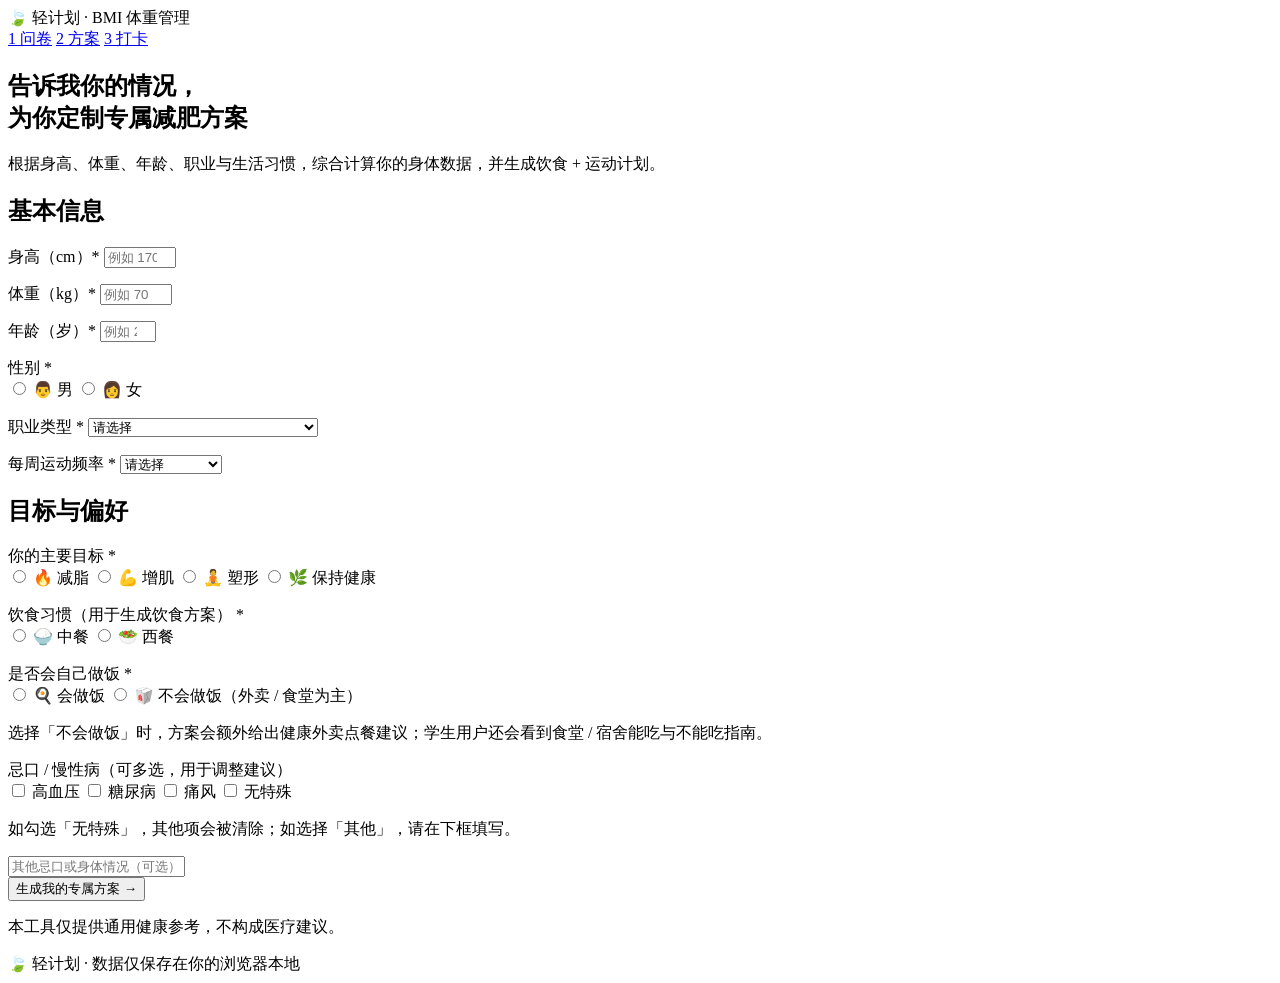
==== index.html @ 87a13719 "deploy index.html" ====
<!DOCTYPE html>
<html lang="zh-CN">
<head>
  <meta charset="UTF-8">
  <meta name="viewport" content="width=device-width, initial-scale=1.0">
  <title>BMI 体重管理 · 问卷</title>
  <link rel="stylesheet" href="css/style.css">
</head>
<body>
  <header class="site-header">
    <div class="container header-inner">
      <div class="brand">🍃 轻计划 · BMI 体重管理</div>
      <nav class="site-nav">
        <a href="index.html" class="active">1 问卷</a>
        <a href="plan.html">2 方案</a>
        <a href="checkin.html">3 打卡</a>
      </nav>
    </div>
  </header>

  <div id="storage-warning" class="banner banner-warn" style="display:none">
    ⚠️ 当前浏览器无法使用本地存储（file:// 或隐私模式），数据仅在本次页面会话内有效，刷新可能丢失。
  </div>

  <div class="container">
    <div id="prefill-banner" class="prefill-bar" style="display:none">
      <span>💾 已载入上次填写的数据，无需重新填写问卷</span>
      <a href="plan.html" class="btn btn-mini btn-primary">查看我的方案 →</a>
      <a href="checkin.html" class="btn btn-mini btn-ghost">去打卡 →</a>
    </div>
  </div>

  <main class="container">
    <section class="hero">
      <h1>告诉我你的情况，<br>为你定制专属减肥方案</h1>
      <p class="hero-sub">根据身高、体重、年龄、职业与生活习惯，综合计算你的身体数据，并生成饮食 + 运动计划。</p>
    </section>

    <form id="survey-form" class="card form-card" novalidate>
      <h2>基本信息</h2>

      <div class="form-row">
        <div class="form-group">
          <label for="height">身高（cm）<span class="req">*</span></label>
          <input type="number" id="height" name="height" min="100" max="250" step="0.1" placeholder="例如 170" required>
          <p class="field-error" id="err-height"></p>
        </div>
        <div class="form-group">
          <label for="weight">体重（kg）<span class="req">*</span></label>
          <input type="number" id="weight" name="weight" min="20" max="300" step="0.1" placeholder="例如 70" required>
          <p class="field-error" id="err-weight"></p>
        </div>
        <div class="form-group">
          <label for="age">年龄（岁）<span class="req">*</span></label>
          <input type="number" id="age" name="age" min="10" max="100" step="1" placeholder="例如 28" required>
          <p class="field-error" id="err-age"></p>
        </div>
      </div>

      <div class="form-group">
        <label>性别 <span class="req">*</span></label>
        <div class="radio-group" id="gender-group">
          <label class="radio-card"><input type="radio" name="gender" value="male" required> <span>👨 男</span></label>
          <label class="radio-card"><input type="radio" name="gender" value="female" required> <span>👩 女</span></label>
        </div>
        <p class="field-error" id="err-gender"></p>
      </div>

      <div class="form-row">
        <div class="form-group">
          <label for="occupation">职业类型 <span class="req">*</span></label>
          <select id="occupation" name="occupation" required>
            <option value="">请选择</option>
            <option value="sedentary">久坐办公（程序员、文员、客服等）</option>
            <option value="standing">站立工作（销售、教师、医护等）</option>
            <option value="student">学生</option>
            <option value="retired">退休</option>
            <option value="physical">体力劳动（建筑、物流等）</option>
          </select>
          <p class="field-error" id="err-occupation"></p>
        </div>
        <div class="form-group">
          <label for="exerciseFreq">每周运动频率 <span class="req">*</span></label>
          <select id="exerciseFreq" name="exerciseFreq" required>
            <option value="">请选择</option>
            <option value="none">几乎不运动</option>
            <option value="rare">每周 1–2 次</option>
            <option value="regular">每周 3–4 次</option>
            <option value="high">每周 5 次以上</option>
          </select>
          <p class="field-error" id="err-exerciseFreq"></p>
        </div>
      </div>

      <h2>目标与偏好</h2>

      <div class="form-group">
        <label>你的主要目标 <span class="req">*</span></label>
        <div class="radio-group" id="goal-group">
          <label class="radio-card"><input type="radio" name="goal" value="fat_loss" required> <span>🔥 减脂</span></label>
          <label class="radio-card"><input type="radio" name="goal" value="muscle_gain"> <span>💪 增肌</span></label>
          <label class="radio-card"><input type="radio" name="goal" value="body_shape"> <span>🧘 塑形</span></label>
          <label class="radio-card"><input type="radio" name="goal" value="maintain"> <span>🌿 保持健康</span></label>
        </div>
        <p class="field-error" id="err-goal"></p>
        <div id="goal-hint" class="alert alert-warn" style="display:none"></div>
      </div>

      <div class="form-group">
        <label>饮食习惯（用于生成饮食方案） <span class="req">*</span></label>
        <div class="radio-group" id="diet-group">
          <label class="radio-card"><input type="radio" name="dietStyle" value="zh" required> <span>🍚 中餐</span></label>
          <label class="radio-card"><input type="radio" name="dietStyle" value="en"> <span>🥗 西餐</span></label>
        </div>
        <p class="field-error" id="err-dietStyle"></p>
      </div>

      <div class="form-group">
        <label>是否会自己做饭 <span class="req">*</span></label>
        <div class="radio-group" id="cook-group">
          <label class="radio-card"><input type="radio" name="canCook" value="yes" required> <span>🍳 会做饭</span></label>
          <label class="radio-card"><input type="radio" name="canCook" value="no"> <span>🥡 不会做饭（外卖 / 食堂为主）</span></label>
        </div>
        <p class="field-error" id="err-canCook"></p>
        <p class="hint">选择「不会做饭」时，方案会额外给出健康外卖点餐建议；学生用户还会看到食堂 / 宿舍能吃与不能吃指南。</p>
      </div>

      <div class="form-group">
        <label>忌口 / 慢性病（可多选，用于调整建议）</label>
        <div class="checkbox-group">
          <label class="checkbox-card"><input type="checkbox" name="chronic" value="hypertension"> <span>高血压</span></label>
          <label class="checkbox-card"><input type="checkbox" name="chronic" value="diabetes"> <span>糖尿病</span></label>
          <label class="checkbox-card"><input type="checkbox" name="chronic" value="gout"> <span>痛风</span></label>
          <label class="checkbox-card"><input type="checkbox" name="chronic" value="none"> <span>无特殊</span></label>
        </div>
        <p class="hint">如勾选「无特殊」，其他项会被清除；如选择「其他」，请在下框填写。</p>
        <input type="text" id="otherChronic" placeholder="其他忌口或身体情况（可选），例如：乳糖不耐受、食物过敏">
      </div>

      <button type="submit" class="btn btn-primary btn-block btn-lg">生成我的专属方案 →</button>
      <p class="form-note">本工具仅提供通用健康参考，不构成医疗建议。</p>
    </form>
  </main>

  <footer class="site-footer">
    <div class="container">🍃 轻计划 · 数据仅保存在你的浏览器本地</div>
  </footer>

  <script src="js/common.js"></script>
  <script>
    'use strict';
    const $ = id => document.getElementById(id);
    showStorageWarning();

    // 免重填：载入上次保存的问卷数据
    (function prefillForm() {
      const u = Store.get(KEYS.USER);
      if (!u) return;
      if (u.heightCm) $('height').value = u.heightCm;
      if (u.weightKg) $('weight').value = u.weightKg;
      if (u.age) $('age').value = u.age;
      if (u.gender) {
        const r = document.querySelector('input[name="gender"][value="' + u.gender + '"]');
        if (r) r.checked = true;
      }
      if (u.occupation) $('occupation').value = u.occupation;
      if (u.exerciseFreq) $('exerciseFreq').value = u.exerciseFreq;
      if (u.goal) {
        const g = document.querySelector('input[name="goal"][value="' + u.goal + '"]');
        if (g) g.checked = true;
      }
      if (u.dietStyle) {
        const d = document.querySelector('input[name="dietStyle"][value="' + u.dietStyle + '"]');
        if (d) d.checked = true;
      }
      if (u.canCook) {
        const c = document.querySelector('input[name="canCook"][value="' + u.canCook + '"]');
        if (c) c.checked = true;
      }
      if (Array.isArray(u.chronic)) {
        u.chronic.forEach(v => {
          const cb = document.querySelector('input[name="chronic"][value="' + v + '"]');
          if (cb) cb.checked = true;
        });
      }
      if (u.other) $('otherChronic').value = u.other;
      const banner = $('prefill-banner');
      if (banner) banner.style.display = 'flex';
      updateGoalHint();
    })();

    function setError(id, msg) {
      $(id).textContent = msg;
    }
    function clearErrors() {
      ['height', 'weight', 'age', 'gender', 'occupation', 'exerciseFreq', 'goal', 'dietStyle'].forEach(k => setError('err-' + k, ''));
    }

    function validateNumber(id, min, max, label) {
      const v = parseFloat($(id).value);
      if ($(id).value.trim() === '' || isNaN(v)) { setError('err-' + id, '请填写' + label); return null; }
      if (v < min || v > max) { setError('err-' + id, label + '需在 ' + min + '–' + max + ' 之间'); return null; }
      setError('err-' + id, '');
      return v;
    }
    function validateRadio(name, errId, label) {
      const v = document.querySelector('input[name="' + name + '"]:checked');
      if (!v) { setError(errId, '请选择' + label); return null; }
      setError(errId, '');
      return v.value;
    }
    function validateSelect(id, errId, label) {
      const v = $(id).value;
      if (!v) { setError(errId, '请选择' + label); return null; }
      setError(errId, '');
      return v;
    }


    // 实时提示：保持健康 + 超重/肥胖 → 建议减脂
    function updateGoalHint() {
      const hint = $('goal-hint');
      const goal = document.querySelector('input[name="goal"]:checked');
      const h = parseFloat($('height').value);
      const w = parseFloat($('weight').value);
      if (!hint || !goal || goal.value !== 'maintain' || isNaN(h) || isNaN(w) || h < 100 || h > 250 || w < 20 || w > 300) {
        if (hint) hint.style.display = 'none';
        return;
      }
      const bmi = calcBMI(w, h);
      const cat = bmiCategory(bmi);
      if (cat.key === 'overweight' || cat.key === 'obese') {
        hint.innerHTML = '💡 你的 BMI 为 <b>' + bmi.toFixed(1) + '</b>（' + cat.label + '）。选择「保持健康」将<b>自动调整为「减脂」目标</b>，以更有效地管理体重。';
        hint.style.display = 'block';
      } else {
        hint.style.display = 'none';
      }
    }
    ['height', 'weight'].forEach(id => {
      $(id).addEventListener('input', updateGoalHint);
      $(id).addEventListener('change', updateGoalHint);
    });
    document.querySelectorAll('input[name="goal"]').forEach(r => r.addEventListener('change', updateGoalHint));

    // 慢性病勾选：选「无特殊」时清除其他
    document.querySelectorAll('input[name="chronic"]').forEach(cb => {
      cb.addEventListener('change', () => {
        if (cb.value === 'none' && cb.checked) {
          document.querySelectorAll('input[name="chronic"]').forEach(o => { if (o.value !== 'none') o.checked = false; });
        }
        if (cb.value !== 'none' && cb.checked) {
          const none = document.querySelector('input[name="chronic"][value="none"]');
          if (none) none.checked = false;
        }
      });
    });

    $('survey-form').addEventListener('submit', e => {
      e.preventDefault();
      clearErrors();

      const height = validateNumber('height', 100, 250, '身高');
      const weight = validateNumber('weight', 20, 300, '体重');
      const age = validateNumber('age', 10, 100, '年龄');
      if (height === null || weight === null || age === null) return;

      const gender = validateRadio('gender', 'err-gender', '性别');
      const goal = validateRadio('goal', 'err-goal', '目标');
      const dietStyle = validateRadio('dietStyle', 'err-dietStyle', '饮食习惯');
      const canCook = validateRadio('canCook', 'err-canCook', '是否会做饭');
      if (!gender || !goal || !dietStyle || !canCook) return;

      const occupation = validateSelect('occupation', 'err-occupation', '职业类型');
      const exerciseFreq = validateSelect('exerciseFreq', 'err-exerciseFreq', '运动频率');
      if (!occupation || !exerciseFreq) return;

      const chronic = [];
      document.querySelectorAll('input[name="chronic"]:checked').forEach(cb => chronic.push(cb.value));
      const other = $('otherChronic').value.trim();

      const user = {
        heightCm: height,
        weightKg: weight,
        age,
        gender,
        occupation,
        exerciseFreq,
        goal,
        dietStyle,
        canCook,
        chronic,
        other: other || null,
        updatedAt: new Date().toISOString(),
      };

      const { user: finalUser } = maybeAdjustGoal(user);
      const plan = buildPlan(finalUser);
      Store.set(KEYS.USER, finalUser);
      Store.set(KEYS.PLAN, plan);
      window.location.href = 'plan.html';
    });
  </script>
</body>
</html>
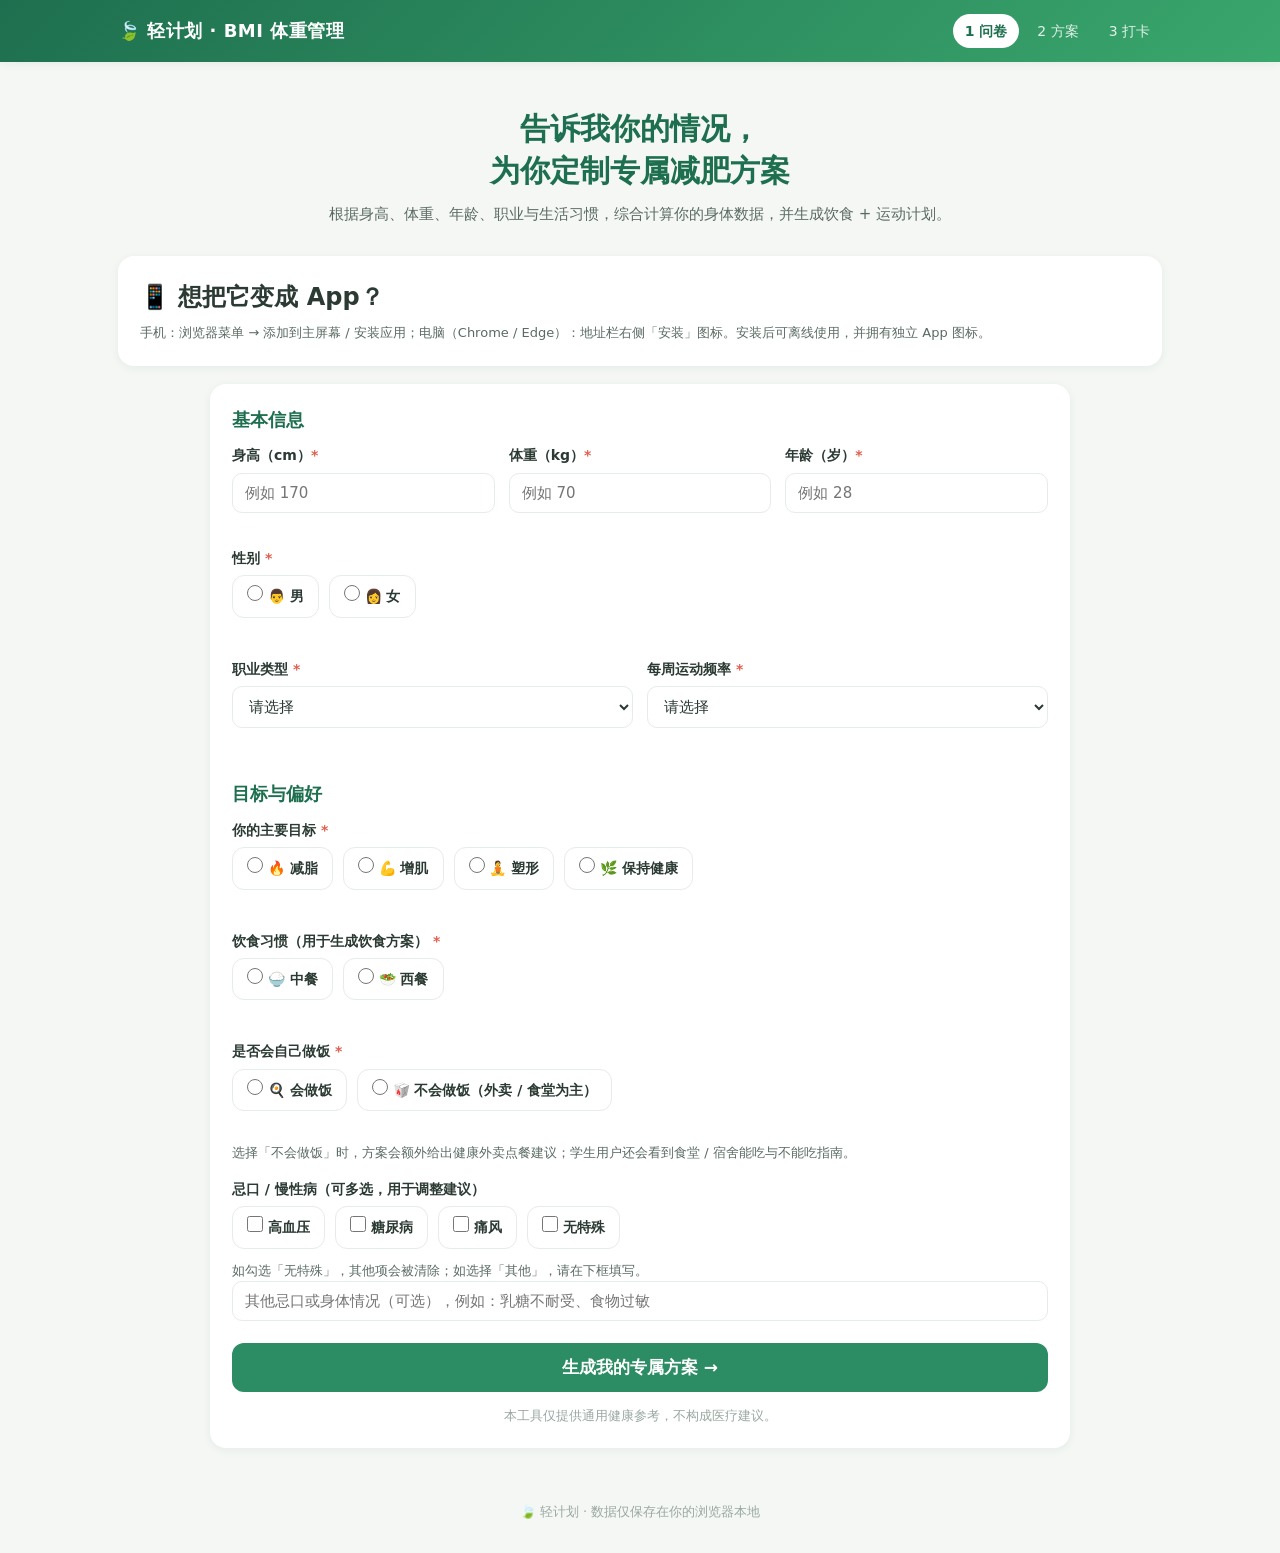
==== commit af662612: "update index.html" ====
--- a/index.html
+++ b/index.html
@@ -3,6 +3,13 @@
 <head>
   <meta charset="UTF-8">
   <meta name="viewport" content="width=device-width, initial-scale=1.0">
+  <link rel="manifest" href="manifest.webmanifest">
+  <link rel="icon" href="assets/icons/icon.svg" type="image/svg+xml">
+  <link rel="apple-touch-icon" href="assets/icons/apple-touch-icon.png">
+  <meta name="theme-color" content="#2c8c63">
+  <meta name="apple-mobile-web-app-capable" content="yes">
+  <meta name="apple-mobile-web-app-status-bar-style" content="default">
+  <meta name="apple-mobile-web-app-title" content="轻计划">
   <title>BMI 体重管理 · 问卷</title>
   <link rel="stylesheet" href="css/style.css">
 </head>
@@ -36,6 +43,11 @@
       <p class="hero-sub">根据身高、体重、年龄、职业与生活习惯，综合计算你的身体数据，并生成饮食 + 运动计划。</p>
     </section>
 
+    <section class="card install-card">
+      <h2>📱 想把它变成 App？</h2>
+      <p class="hint">手机：浏览器菜单 → 添加到主屏幕 / 安装应用；电脑（Chrome / Edge）：地址栏右侧「安装」图标。安装后可离线使用，并拥有独立 App 图标。</p>
+    </section>
+
     <form id="survey-form" class="card form-card" novalidate>
       <h2>基本信息</h2>
 
--- a/css/style.css
+++ b/css/style.css
@@ -0,0 +1,462 @@
+/* ============================================================
+   轻计划 · BMI 体重管理 —— 全局样式
+   ============================================================ */
+:root {
+  --green-700: #1e6f4f;
+  --green-600: #2c8c63;
+  --green-500: #3aa76d;
+  --green-100: #e7f4ec;
+  --orange-600: #e8862d;
+  --orange-100: #fdf0e2;
+  --red-600: #e0604f;
+  --red-100: #fdecea;
+  --blue-600: #4aa3c2;
+  --blue-100: #e7f3f8;
+  --gray-800: #2b3a33;
+  --gray-600: #5b6b63;
+  --gray-400: #9aa8a0;
+  --gray-200: #e6ece8;
+  --bg: #f4f7f4;
+  --card: #ffffff;
+  --radius: 16px;
+  --shadow: 0 2px 10px rgba(30, 60, 45, .06);
+  --font: "PingFang SC", "Hiragino Sans GB", "Microsoft YaHei", system-ui, -apple-system, sans-serif;
+}
+
+* { box-sizing: border-box; margin: 0; padding: 0; }
+
+body {
+  font-family: var(--font);
+  background: var(--bg);
+  color: var(--gray-800);
+  line-height: 1.6;
+}
+
+.container { max-width: 1080px; margin: 0 auto; padding: 0 18px; }
+
+/* ---------- 头部 ---------- */
+.site-header {
+  background: linear-gradient(135deg, #1e6f4f, #3aa76d);
+  color: #fff;
+  padding: 14px 0;
+  box-shadow: var(--shadow);
+  position: sticky; top: 0; z-index: 20;
+}
+.header-inner { display: flex; align-items: center; justify-content: space-between; gap: 12px; flex-wrap: wrap; }
+.brand { font-size: 18px; font-weight: 700; letter-spacing: .5px; }
+.site-nav { display: flex; gap: 6px; flex-wrap: wrap; }
+.site-nav a {
+  color: rgba(255,255,255,.85); text-decoration: none;
+  padding: 6px 12px; border-radius: 999px; font-size: 14px;
+  transition: background .2s;
+}
+.site-nav a:hover { background: rgba(255,255,255,.15); color: #fff; }
+.site-nav a.active { background: #fff; color: var(--green-700); font-weight: 600; }
+
+/* ---------- 横幅 / 提示 ---------- */
+.banner { padding: 10px 16px; font-size: 14px; border-radius: 0; text-align: center; position: relative; }
+.banner-warn { background: #fff3cd; color: #7a5b12; border-bottom: 1px solid #f1d98a; }
+.banner-info { background: var(--blue-100); color: #1f5f78; border-bottom: 1px solid #bfe0ec; }
+.banner-close {
+  position: absolute; right: 10px; top: 50%; transform: translateY(-50%);
+  border: none; background: transparent; font-size: 16px; cursor: pointer; color: inherit; opacity: .7;
+}
+.banner-close:hover { opacity: 1; }
+
+/* ---------- Hero ---------- */
+.hero { text-align: center; padding: 46px 12px 30px; }
+.hero h1 { font-size: 30px; line-height: 1.4; color: var(--green-700); }
+.hero-sub { margin-top: 10px; color: var(--gray-600); font-size: 15px; }
+
+/* ---------- 卡片 ---------- */
+.card {
+  background: var(--card); border-radius: var(--radius);
+  box-shadow: var(--shadow); padding: 22px;
+  margin-bottom: 18px;
+}
+.section-head { display: flex; align-items: center; gap: 10px; flex-wrap: wrap; margin-bottom: 14px; }
+.section-head h2 { font-size: 20px; color: var(--green-700); }
+.pill {
+  display: inline-block; background: var(--green-100); color: var(--green-700);
+  font-size: 13px; padding: 3px 12px; border-radius: 999px; font-weight: 500;
+}
+.pill-orange { background: var(--orange-100); color: var(--orange-600); }
+.pill-green { background: var(--green-100); color: var(--green-700); }
+.pill-blue { background: var(--blue-100); color: var(--blue-600); }
+.pill-gray { background: var(--gray-200); color: var(--gray-600); }
+.hint { color: var(--gray-600); font-size: 13px; margin-top: 6px; }
+
+/* ---------- 表单 ---------- */
+.form-card { max-width: 860px; margin: 0 auto 30px; }
+.form-card h2 { font-size: 18px; color: var(--green-700); margin: 18px 0 10px; }
+.form-card h2:first-child { margin-top: 0; }
+.form-row { display: grid; grid-template-columns: repeat(auto-fit, minmax(200px, 1fr)); gap: 14px; }
+.form-group { margin-bottom: 14px; }
+.form-group label { display: block; font-weight: 600; margin-bottom: 6px; font-size: 14px; }
+.req { color: var(--red-600); }
+input[type="number"], input[type="text"], input[type="date"], input[type="time"], select {
+  width: 100%; padding: 10px 12px; border: 1.5px solid var(--gray-200);
+  border-radius: 10px; font-size: 15px; font-family: inherit; background: #fff; color: var(--gray-800);
+  transition: border-color .2s;
+}
+input:focus, select:focus { outline: none; border-color: var(--green-500); }
+.field-error { color: var(--red-600); font-size: 12.5px; margin-top: 4px; min-height: 16px; }
+
+.radio-group, .checkbox-group { display: flex; flex-wrap: wrap; gap: 10px; }
+.radio-card, .checkbox-card {
+  display: inline-flex; align-items: center; gap: 6px;
+  border: 1.5px solid var(--gray-200); border-radius: 12px;
+  padding: 9px 14px; cursor: pointer; font-size: 14px; user-select: none;
+  transition: all .15s; background: #fff;
+}
+.radio-card:hover, .checkbox-card:hover { border-color: var(--green-500); }
+.radio-card input, .checkbox-card input { accent-color: var(--green-600); width: 16px; height: 16px; }
+.radio-card:has(input:checked), .checkbox-card:has(input:checked) {
+  border-color: var(--green-600); background: var(--green-100); font-weight: 600;
+}
+.form-note { text-align: center; color: var(--gray-400); font-size: 12.5px; margin-top: 14px; }
+
+/* ---------- 按钮 ---------- */
+.btn {
+  display: inline-block; border: none; cursor: pointer;
+  padding: 10px 20px; border-radius: 12px; font-size: 15px; font-family: inherit;
+  text-decoration: none; text-align: center; transition: all .15s; font-weight: 600;
+}
+.btn-primary { background: var(--green-600); color: #fff; }
+.btn-primary:hover { background: var(--green-700); }
+.btn-danger { background: var(--red-600); color: #fff; }
+.btn-danger:hover { background: #c94a3a; }
+.btn-ghost { background: #fff; color: var(--green-700); border: 1.5px solid var(--green-600); }
+.btn-ghost:hover { background: var(--green-100); }
+.btn-lg { font-size: 17px; padding: 13px 28px; }
+.btn-block { width: 100%; margin-top: 8px; }
+.btn-mini { padding: 5px 12px; font-size: 13px; border-radius: 8px; }
+.btn:disabled { opacity: .5; cursor: not-allowed; }
+.btn-row { display: flex; flex-wrap: wrap; gap: 10px; align-items: center; }
+
+/* ---------- 指标卡片 ---------- */
+.metric-grid { display: grid; grid-template-columns: repeat(auto-fit, minmax(150px, 1fr)); gap: 12px; }
+.metric-card {
+  background: var(--bg); border: 1px solid var(--gray-200); border-radius: 12px;
+  padding: 14px; text-align: center;
+}
+.metric-label { font-size: 12.5px; color: var(--gray-600); }
+.metric-value { font-size: 24px; font-weight: 800; color: var(--green-700); margin: 4px 0 2px; }
+.metric-sub { font-size: 12px; color: var(--gray-400); }
+
+.mini-metrics { display: flex; flex-wrap: wrap; gap: 10px; margin: 12px 0; }
+.mini {
+  flex: 1 1 110px; background: var(--green-100); border-radius: 10px;
+  padding: 8px 12px; text-align: center;
+}
+.mini span { display: block; font-size: 12px; color: var(--green-700); opacity: .8; }
+.mini b { font-size: 16px; color: var(--green-700); }
+
+/* ---------- 提示面板 ---------- */
+.advice-panel {
+  background: var(--orange-100); border: 1px solid #f2d5ae;
+  border-radius: 12px; padding: 16px 20px; margin-bottom: 18px;
+}
+.advice-panel-plain { background: var(--green-100); border-color: #cfe8d8; }
+.advice-panel h3 { color: var(--orange-600); font-size: 16px; margin-bottom: 8px; }
+.advice-panel-plain h3 { color: var(--green-700); }
+.advice-list { padding-left: 22px; font-size: 14.5px; color: var(--gray-800); }
+.advice-list li { margin-bottom: 6px; }
+
+/* ---------- 饮食卡片 ---------- */
+.meal-grid { display: grid; grid-template-columns: repeat(auto-fit, minmax(230px, 1fr)); gap: 14px; }
+.meal-card {
+  border: 1px solid var(--gray-200); border-radius: 14px; overflow: hidden;
+  background: #fff; display: flex; flex-direction: column;
+}
+.meal-card img { width: 100%; height: 180px; object-fit: cover; display: block; background: #f2efe8; }
+.meal-body { padding: 12px 14px; flex: 1; }
+.meal-body h4 { font-size: 16px; color: var(--green-700); margin-bottom: 6px; }
+.meal-items { padding-left: 18px; font-size: 13.5px; color: var(--gray-600); }
+.meal-items li { margin-bottom: 3px; }
+.meal-tip { font-size: 12.5px; color: var(--orange-600); margin-top: 8px; }
+.exercise-img-grid img { height: 160px; }
+
+/* ---------- 周训练 ---------- */
+.exercise-legend { display: flex; gap: 8px; flex-wrap: wrap; margin-bottom: 12px; }
+.badge {
+  display: inline-block; font-size: 12px; padding: 2px 10px; border-radius: 999px; font-weight: 600;
+}
+.badge-blue { background: var(--blue-100); color: var(--blue-600); }
+.badge-orange { background: var(--orange-100); color: var(--orange-600); }
+.badge-green { background: var(--green-100); color: var(--green-700); }
+.badge-gray { background: var(--gray-200); color: var(--gray-600); }
+.week-grid { display: grid; grid-template-columns: repeat(auto-fit, minmax(140px, 1fr)); gap: 10px; margin-bottom: 18px; }
+.day-card {
+  border: 1px solid var(--gray-200); border-radius: 12px; padding: 12px;
+  background: var(--bg); display: flex; flex-direction: column; gap: 6px;
+}
+.day-head { display: flex; justify-content: space-between; align-items: center; }
+.day-name { font-weight: 700; }
+.day-focus { font-size: 14.5px; font-weight: 600; color: var(--green-700); }
+.day-detail { font-size: 12.5px; color: var(--gray-600); flex: 1; }
+.day-duration { font-size: 12px; color: var(--orange-600); }
+.sub-title { font-size: 16px; color: var(--green-700); margin: 16px 0 10px; }
+
+/* ---------- 提醒 / 警告 ---------- */
+.alert { border-radius: 12px; padding: 14px 16px; font-size: 14px; margin: 12px 0; }
+.alert-danger { background: var(--red-100); border: 1px solid #f3c6c0; color: #8f3327; }
+.alert-warn { background: #fff8e1; border: 1px solid #f0df9c; color: #7a5b12; }
+.alert-success { background: var(--green-100); border: 1px solid #cfe8d8; color: var(--green-700); }
+.alert ul { padding-left: 20px; margin-top: 6px; }
+
+.action-card { text-align: center; }
+.action-card h2 { color: var(--green-700); margin-bottom: 6px; }
+.action-card p { color: var(--gray-600); margin-bottom: 14px; }
+.action-card .btn { margin: 4px; }
+
+/* ---------- 打卡 ---------- */
+.project-head .project-title { display: flex; align-items: center; gap: 10px; flex-wrap: wrap; margin-bottom: 8px; }
+.project-title h2 { font-size: 22px; color: var(--green-700); }
+.progress-wrap { margin: 12px 0 6px; }
+.progress-bar {
+  background: var(--gray-200); border-radius: 999px; height: 12px; overflow: hidden;
+}
+.progress-fill {
+  height: 100%; border-radius: 999px;
+  background: linear-gradient(90deg, var(--green-500), var(--green-600));
+  transition: width .4s ease;
+}
+.progress-label { font-size: 13px; color: var(--gray-600); margin-top: 6px; }
+
+.task-list { display: flex; flex-direction: column; gap: 10px; }
+.task-item {
+  display: flex; align-items: center; gap: 12px;
+  border: 1.5px solid var(--gray-200); border-radius: 12px;
+  padding: 12px 14px; cursor: pointer; transition: all .15s; background: #fff;
+}
+.task-item:hover { border-color: var(--green-500); }
+.task-item input[type="checkbox"] { width: 20px; height: 20px; accent-color: var(--green-600); flex-shrink: 0; }
+.task-done { background: var(--green-100); border-color: var(--green-500); opacity: .85; }
+.task-icon { font-size: 22px; }
+.task-body { flex: 1; }
+.task-label { font-weight: 600; font-size: 15px; display: block; }
+.task-done .task-label { text-decoration: line-through; color: var(--green-700); }
+.task-detail { font-size: 12.5px; color: var(--gray-600); display: block; }
+.task-check {
+  width: 26px; height: 26px; border-radius: 50%; display: flex; align-items: center; justify-content: center;
+  background: var(--green-600); color: #fff; font-weight: 700; font-size: 14px; flex-shrink: 0;
+}
+
+.weight-row { display: flex; align-items: flex-end; gap: 12px; flex-wrap: wrap; margin-bottom: 10px; }
+.weight-row .form-group { flex: 1 1 220px; margin-bottom: 0; }
+
+/* ---------- 图表 ---------- */
+.chart-wrap { background: #fff; border: 1px solid var(--gray-200); border-radius: 12px; padding: 10px; }
+.chart { width: 100%; height: auto; }
+.chart-grid { stroke: var(--gray-200); stroke-width: 1; }
+.chart-line { fill: none; stroke: var(--green-600); stroke-width: 3; stroke-linecap: round; stroke-linejoin: round; }
+.chart-dot { fill: #fff; stroke: var(--green-600); stroke-width: 2.5; }
+.chart-dot-last { fill: var(--orange-600); stroke: #fff; stroke-width: 2; }
+.chart-ref { stroke: var(--gray-400); stroke-width: 1; stroke-dasharray: 5 5; }
+.chart-ref-label, .chart-title { font-size: 12px; fill: var(--gray-600); }
+.chart-y { font-size: 11px; fill: var(--gray-400); text-anchor: end; }
+.chart-x { font-size: 11px; fill: var(--gray-400); }
+
+/* ---------- 日历 ---------- */
+.calendar { user-select: none; }
+.cal-head { display: flex; align-items: center; justify-content: space-between; margin-bottom: 10px; }
+.cal-title { font-weight: 700; font-size: 16px; color: var(--green-700); }
+.cal-weekdays { display: grid; grid-template-columns: repeat(7, 1fr); gap: 4px; text-align: center; margin-bottom: 6px; }
+.cal-weekdays span { font-size: 12.5px; color: var(--gray-400); font-weight: 600; }
+.cal-grid { display: grid; grid-template-columns: repeat(7, 1fr); gap: 4px; }
+.cal-cell {
+  min-height: 52px; border-radius: 10px; background: var(--bg);
+  border: 1px solid transparent; position: relative;
+  display: flex; flex-direction: column; align-items: center; justify-content: center;
+  cursor: pointer; font-size: 13px; transition: all .12s;
+}
+.cal-cell:hover { border-color: var(--green-500); }
+.cal-empty { background: transparent; cursor: default; }
+.cal-out { opacity: .35; cursor: default; }
+.cal-future { opacity: .55; cursor: default; }
+.cal-today { border: 2px solid var(--orange-600); font-weight: 700; }
+.cal-done { background: var(--green-100); color: var(--green-700); }
+.cal-partial { background: #fff6e5; color: #a9711f; }
+.cal-miss { background: var(--red-100); color: var(--red-600); }
+.cal-num { font-weight: 600; }
+.cal-badge { font-size: 10.5px; font-weight: 700; }
+.cal-legend { display: flex; flex-wrap: wrap; gap: 14px; margin-top: 12px; font-size: 12.5px; color: var(--gray-600); }
+.cal-legend span { display: inline-flex; align-items: center; gap: 5px; }
+.dot { width: 11px; height: 11px; border-radius: 3px; display: inline-block; }
+.dot-done { background: var(--green-100); border: 1px solid var(--green-500); }
+.dot-partial { background: #fff6e5; border: 1px solid #e8b45a; }
+.dot-miss { background: var(--red-100); border: 1px solid var(--red-600); }
+.dot-today { background: #fff; border: 2px solid var(--orange-600); }
+.cal-detail { margin-top: 14px; padding: 12px 14px; background: var(--bg); border-radius: 12px; }
+.cal-detail h4 { color: var(--green-700); margin-bottom: 6px; }
+
+/* ---------- 提醒卡 ---------- */
+.reminder-card .countdown {
+  font-size: 17px; font-weight: 700; color: var(--orange-600);
+  background: var(--orange-100); border-radius: 10px; padding: 10px 14px; margin: 10px 0;
+  text-align: center;
+}
+
+/* ---------- 页脚 ---------- */
+.site-footer { text-align: center; color: var(--gray-400); font-size: 13px; padding: 24px 0 30px; }
+
+/* ---------- 响应式 ---------- */
+@media (max-width: 640px) {
+  .hero h1 { font-size: 24px; }
+  .card { padding: 16px; }
+  .metric-value { font-size: 20px; }
+  .cal-cell { min-height: 44px; }
+}
+
+/* ---------- 体重目标进度条 ---------- */
+.goal-progress { margin: 14px 0 4px; }
+.goal-head {
+  display: flex; flex-wrap: wrap; gap: 10px 16px;
+  font-size: 13px; color: var(--gray-600); margin-bottom: 8px;
+}
+.goal-pct { font-weight: 800; color: var(--orange-600); font-size: 15px; margin-left: auto; }
+.goal-bar { height: 16px; background: var(--gray-200); }
+.goal-bar .progress-fill {
+  background: linear-gradient(90deg, var(--orange-600), #f6b74b);
+  box-shadow: 0 0 10px rgba(232, 134, 45, .5);
+}
+.goal-bar .progress-fill.progress-done { background: linear-gradient(90deg, var(--green-600), #7fd4a8); }
+.goal-meta { font-size: 12.5px; color: var(--gray-600); margin-top: 6px; }
+
+/* ---------- 火焰特效 ---------- */
+.flame-row {
+  display: flex; align-items: center; gap: 6px; margin-top: 10px;
+  font-size: 14px; color: var(--orange-600);
+}
+.flame {
+  display: inline-block; font-size: 26px;
+  animation: flame-flicker .35s ease-in-out infinite alternate;
+  transform-origin: 50% 90%;
+}
+@keyframes flame-flicker {
+  from { transform: scale(1) rotate(-6deg); }
+  to { transform: scale(1.22) rotate(6deg); }
+}
+
+/* ---------- 礼花特效 ---------- */
+.confetti-piece {
+  position: fixed; top: -24px; z-index: 9999;
+  border-radius: 2px; pointer-events: none;
+  animation-name: confetti-fall;
+  animation-timing-function: linear;
+  animation-fill-mode: forwards;
+}
+@keyframes confetti-fall {
+  0%   { transform: translateY(0) rotate(0deg); opacity: 1; }
+  100% { transform: translateY(108vh) rotate(760deg); opacity: .75; }
+}
+
+/* ---------- 专业动作库 ---------- */
+.exlib-grid { display: grid; grid-template-columns: repeat(auto-fit, minmax(240px, 1fr)); gap: 12px; margin-bottom: 16px; }
+.exlib-card {
+  border: 1px solid var(--gray-200); border-radius: 12px; padding: 12px 14px;
+  background: var(--bg); display: flex; flex-direction: column; gap: 6px;
+}
+.exlib-head { display: flex; align-items: center; justify-content: space-between; gap: 8px; }
+.exlib-head b { font-size: 15px; color: var(--green-700); }
+.exlib-target { font-size: 12.5px; color: var(--blue-600); font-weight: 600; }
+.exlib-points { font-size: 12.5px; color: var(--gray-600); }
+
+/* ---------- 信息提示 ---------- */
+.alert-info { background: var(--blue-100); border: 1px solid #bfe0ec; color: #1f5f78; }
+
+/* ---------- 免重填提示条 ---------- */
+.prefill-bar {
+  display: flex; align-items: center; justify-content: center; gap: 10px;
+  flex-wrap: wrap; background: var(--green-100); border: 1px solid #cfe8d8;
+  color: var(--green-700); border-radius: 12px; padding: 10px 16px; margin: 14px 0 4px;
+  font-size: 14px;
+}
+.saved-note { color: var(--green-700); font-weight: 600; }
+
+/* ---------- 专业动作库（可折叠文件夹） ---------- */
+.exlib-details {
+  border: 1.5px solid var(--gray-200); border-radius: 12px;
+  background: var(--bg); overflow: hidden;
+}
+.exlib-summary {
+  display: flex; align-items: center; justify-content: space-between; gap: 10px;
+  cursor: pointer; list-style: none; padding: 13px 16px;
+  background: linear-gradient(135deg, #fdf0e2, #f7e0c6);
+  font-size: 15px; font-weight: 700; color: var(--orange-600);
+  user-select: none; transition: background .15s;
+}
+.exlib-summary::-webkit-details-marker { display: none; }
+.exlib-summary:hover { background: linear-gradient(135deg, #fbe8d0, #f5d8b4); }
+.exlib-summary-text { display: flex; align-items: center; gap: 8px; flex-wrap: wrap; }
+.exlib-chevron {
+  display: inline-block; font-size: 14px; transition: transform .25s ease;
+  color: var(--orange-600);
+}
+.exlib-details[open] .exlib-chevron { transform: rotate(180deg); }
+.exlib-content { padding: 14px 16px 4px; }
+.exlib-content .sub-title { margin-top: 14px; }
+
+/* ---------- 本周多样化食谱 ---------- */
+.week-head-row { display: flex; align-items: center; justify-content: space-between; gap: 10px; flex-wrap: wrap; margin-bottom: 12px; }
+.weekdiet-grid { display: grid; grid-template-columns: repeat(auto-fill, minmax(200px, 1fr)); gap: 12px; }
+.weekdiet-card {
+  border: 1px solid var(--gray-200); border-radius: 12px; padding: 12px 14px;
+  background: var(--bg); display: flex; flex-direction: column; gap: 8px;
+}
+.weekdiet-head { display: flex; align-items: center; justify-content: space-between; gap: 6px; flex-wrap: wrap; }
+.weekdiet-head b { font-size: 15px; color: var(--green-700); }
+.weekdiet-meal { border-top: 1px dashed var(--gray-200); padding-top: 6px; }
+.weekdiet-meal-name { font-size: 12px; font-weight: 700; color: var(--orange-600); margin-bottom: 2px; }
+.weekdiet-meal-items { font-size: 12.5px; color: var(--gray-600); line-height: 1.7; }
+.weekdiet-cheat {
+  border-color: #f2c98a; background: linear-gradient(160deg, #fff8e8, #fdeed2);
+  justify-content: center;
+}
+.weekdiet-cheat .weekdiet-head b { color: var(--orange-600); }
+.weekdiet-cheat-text { font-size: 13px; color: #8a641f; line-height: 1.7; }
+
+/* ---------- 本周食谱（紧凑单卡片 + 日期切换） ---------- */
+.weekdiet-today { max-width: 760px; margin: 0 auto 6px; }
+.weekdiet-today .weekdiet-head { flex-wrap: wrap; }
+.weekdiet-today .weekdiet-head b { font-size: 16px; }
+.weekdiet-nav { display: flex; align-items: center; gap: 6px; }
+.weekdiet-chips { display: flex; gap: 4px; flex-wrap: wrap; }
+.weekdiet-chip {
+  width: 30px; height: 30px; border-radius: 8px; border: 1.5px solid var(--gray-200);
+  background: #fff; color: var(--gray-600); font-weight: 700; font-size: 13px;
+  cursor: pointer; font-family: inherit; transition: all .12s; position: relative;
+}
+.weekdiet-chip:hover { border-color: var(--green-500); color: var(--green-700); }
+.weekdiet-chip.active { background: var(--orange-600); border-color: var(--orange-600); color: #fff; }
+.weekdiet-chip.cheat { border-color: #f2c98a; color: var(--orange-600); }
+.weekdiet-chip.active.cheat { background: var(--orange-600); color: #fff; }
+.weekdiet-chip.today::after {
+  content: '今'; position: absolute; top: -7px; right: -7px;
+  background: var(--green-600); color: #fff; font-size: 9px; font-weight: 700;
+  border-radius: 999px; padding: 1px 4px; line-height: 1.4;
+}
+.weekdiet-meals { display: flex; flex-direction: column; gap: 8px; margin-top: 8px; }
+.weekdiet-meal { display: flex; gap: 10px; align-items: baseline; }
+.weekdiet-meal-name { flex: 0 0 42px; font-weight: 700; color: var(--orange-600); font-size: 13px; }
+.weekdiet-meal-items { font-size: 13px; color: var(--gray-600); line-height: 1.6; }
+.weekdiet-today .weekdiet-cheat { border: none; background: transparent; justify-content: flex-start; gap: 8px; }
+.weekdiet-foot {
+  display: flex; align-items: center; justify-content: space-between; gap: 10px;
+  flex-wrap: wrap; border-top: 1px dashed var(--gray-200); margin-top: 10px; padding-top: 10px;
+}
+.weekdiet-foot .hint { margin-top: 0; }
+
+/* ---------- 学生食堂 / 外卖指南 ---------- */
+.diet-guide { background: #fff; border: 1px solid var(--gray-200); }
+.diet-guide h3 { color: var(--green-700); font-size: 16px; margin-bottom: 10px; }
+.guide-cols { display: grid; grid-template-columns: repeat(auto-fit, minmax(280px, 1fr)); gap: 14px; }
+.guide-col { background: var(--bg); border-radius: 10px; padding: 10px 14px; }
+.guide-col-title { font-weight: 700; font-size: 14px; margin-bottom: 6px; }
+.guide-ok { color: var(--green-700); }
+.guide-no { color: var(--red-600); }
+.guide-tips {
+  margin-top: 10px; padding: 8px 12px; background: var(--blue-100);
+  border-radius: 8px; font-size: 13px; color: #1f5f78;
+}
